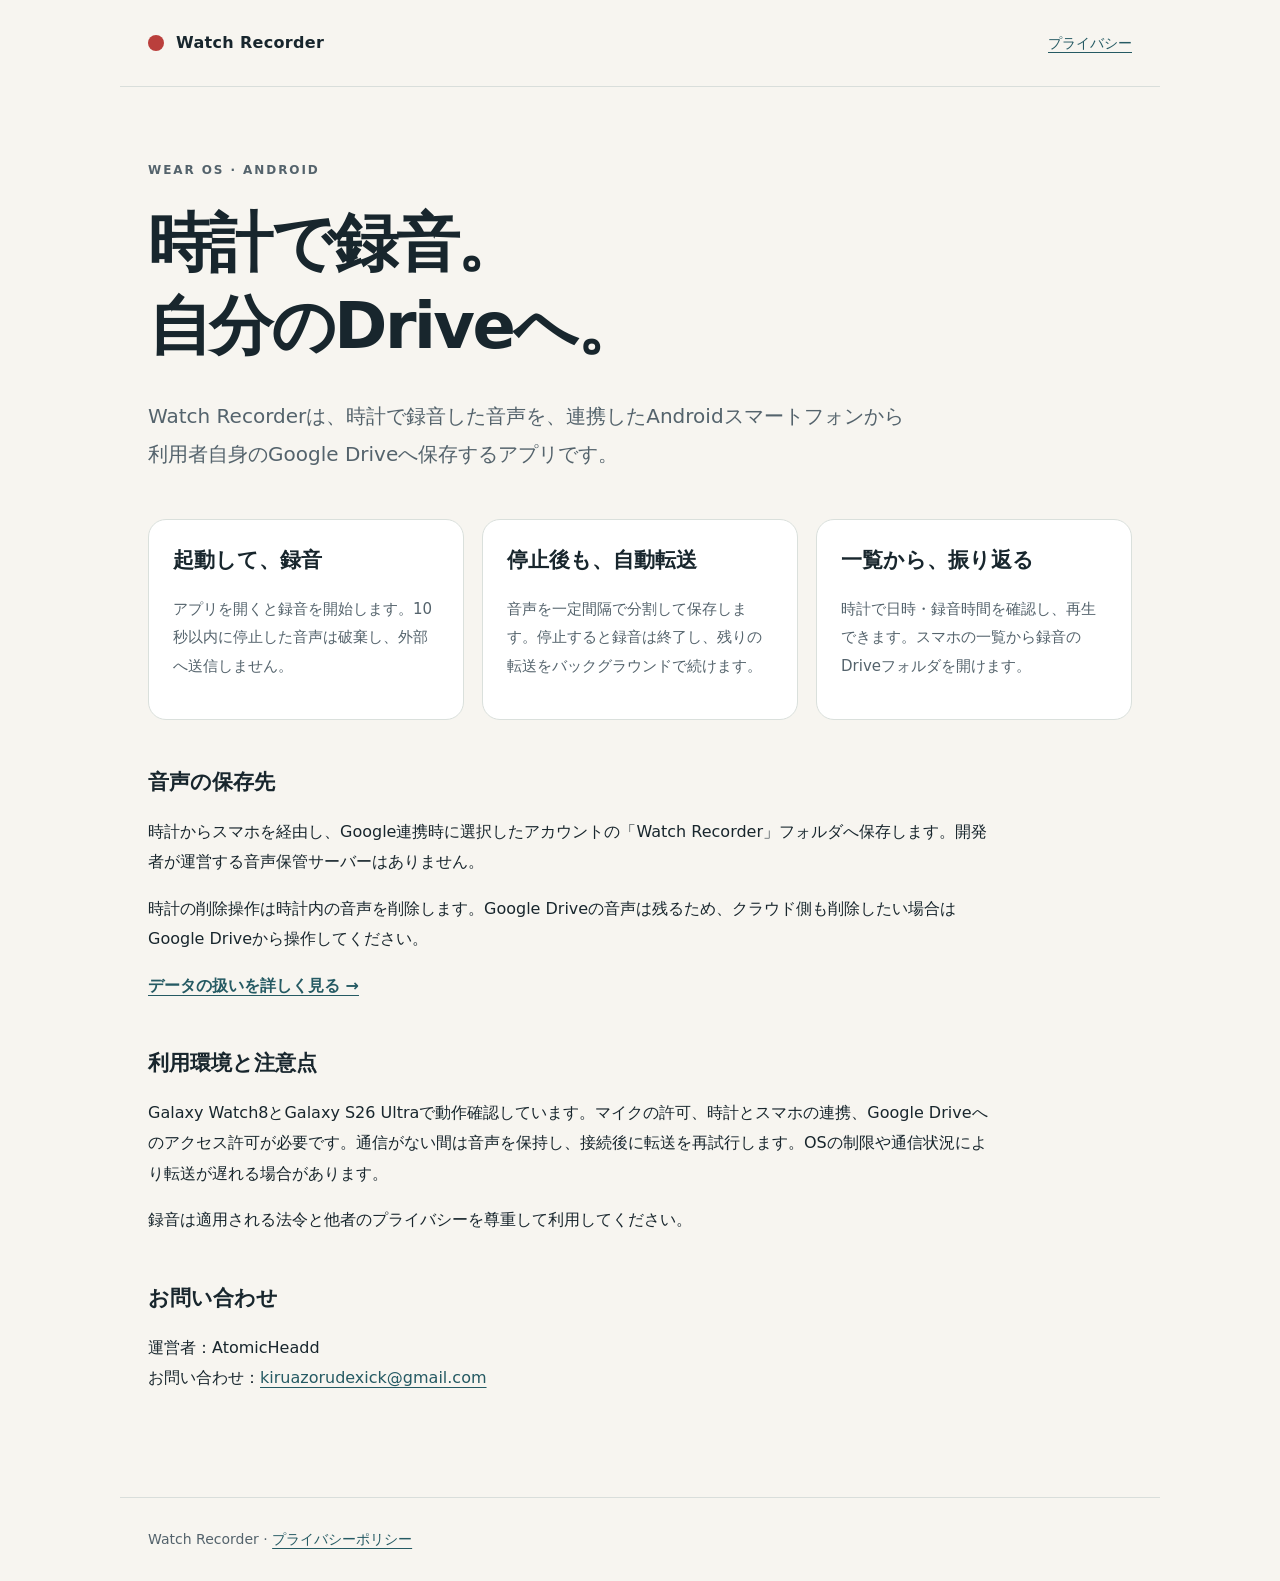
==== index.html @ f880997c "init" ====
<!doctype html>
<html lang="ja">
<head>
  <meta charset="utf-8">
  <meta name="viewport" content="width=device-width,initial-scale=1">
  <meta name="description" content="Watch Recorderは、Wear OSの時計で録音した音声をAndroidスマートフォン経由で自分のGoogle Driveへ保存するアプリです。">
  <title>Watch Recorder — 時計で録音、自分のDriveへ</title>
  <link rel="stylesheet" href="style.css">
</head>
<body>
<header><a class="brand" href="index.html"><span class="dot" aria-hidden="true"></span>Watch Recorder</a><nav><a href="privacy.html">プライバシー</a></nav></header>
<main>
  <p class="eyebrow">WEAR OS · ANDROID</p>
  <h1>時計で録音。<br>自分のDriveへ。</h1>
  <p class="lead">Watch Recorderは、時計で録音した音声を、連携したAndroidスマートフォンから利用者自身のGoogle Driveへ保存するアプリです。</p>
  <section class="grid" aria-label="機能">
    <article><h2>起動して、録音</h2><p>アプリを開くと録音を開始します。10秒以内に停止した音声は破棄し、外部へ送信しません。</p></article>
    <article><h2>停止後も、自動転送</h2><p>音声を一定間隔で分割して保存します。停止すると録音は終了し、残りの転送をバックグラウンドで続けます。</p></article>
    <article><h2>一覧から、振り返る</h2><p>時計で日時・録音時間を確認し、再生できます。スマホの一覧から録音のDriveフォルダを開けます。</p></article>
  </section>
  <section><h2>音声の保存先</h2><p>時計からスマホを経由し、Google連携時に選択したアカウントの「Watch Recorder」フォルダへ保存します。開発者が運営する音声保管サーバーはありません。</p><p>時計の削除操作は時計内の音声を削除します。Google Driveの音声は残るため、クラウド側も削除したい場合はGoogle Driveから操作してください。</p><a class="link" href="privacy.html">データの扱いを詳しく見る →</a></section>
  <section><h2>利用環境と注意点</h2><p>Galaxy Watch8とGalaxy S26 Ultraで動作確認しています。マイクの許可、時計とスマホの連携、Google Driveへのアクセス許可が必要です。通信がない間は音声を保持し、接続後に転送を再試行します。OSの制限や通信状況により転送が遅れる場合があります。</p><p>録音は適用される法令と他者のプライバシーを尊重して利用してください。</p></section>
  <section><h2>お問い合わせ</h2><p>運営者：AtomicHeadd<br>お問い合わせ：<a href="mailto:kiruazorudexick@gmail.com">kiruazorudexick@gmail.com</a></p> </section>
</main>
<footer>Watch Recorder · <a href="privacy.html">プライバシーポリシー</a></footer>
</body>
</html>
---- style.css ----
:root{color-scheme:light;--ink:#18262d;--muted:#54636c;--accent:#ba3f3c;--paper:#f7f5f0}*{box-sizing:border-box}body{margin:0;background:var(--paper);color:var(--ink);font-family:system-ui,-apple-system,"Segoe UI","Noto Sans JP",sans-serif;line-height:1.9}header,main,footer{max-width:1040px;margin:auto;padding:28px}header{display:flex;align-items:center;justify-content:space-between;gap:20px;border-bottom:1px solid #d9dedb}a{color:#255a63;text-underline-offset:4px}.brand{font-weight:750;letter-spacing:.02em;color:var(--ink);text-decoration:none;display:flex;align-items:center;gap:12px}.dot{width:16px;height:16px;border-radius:50%;background:var(--accent)}nav{font-size:14px}main{padding-top:60px}.eyebrow{font-size:12px;letter-spacing:.16em;color:var(--muted);font-weight:700}h1{font-size:clamp(32px,6vw,64px);line-height:1.3;letter-spacing:-.04em;margin:20px 0 28px}h2{font-size:21px;line-height:1.6}.lead{font-size:20px;max-width:760px;color:var(--muted)}section{margin:46px 0}section p{max-width:850px}.grid{display:grid;grid-template-columns:repeat(3,1fr);gap:18px}.grid article{border:1px solid #dae0dc;border-radius:18px;background:#fff;padding:24px}.grid h2{margin-top:0}.grid p{color:var(--muted);font-size:15px}.link{font-weight:650}footer{font-size:14px;color:var(--muted);border-top:1px solid #d9dedb;margin-top:30px}.policy{max-width:860px}.policy h1{font-size:clamp(27px,5vw,42px)}.policy section{margin:36px 0}a:focus-visible{outline:3px solid var(--accent);outline-offset:4px}@media(max-width:680px){header,main,footer{padding:22px}main{padding-top:36px}.grid{grid-template-columns:1fr}header{align-items:flex-start}.brand{font-size:15px}.lead{font-size:18px}}
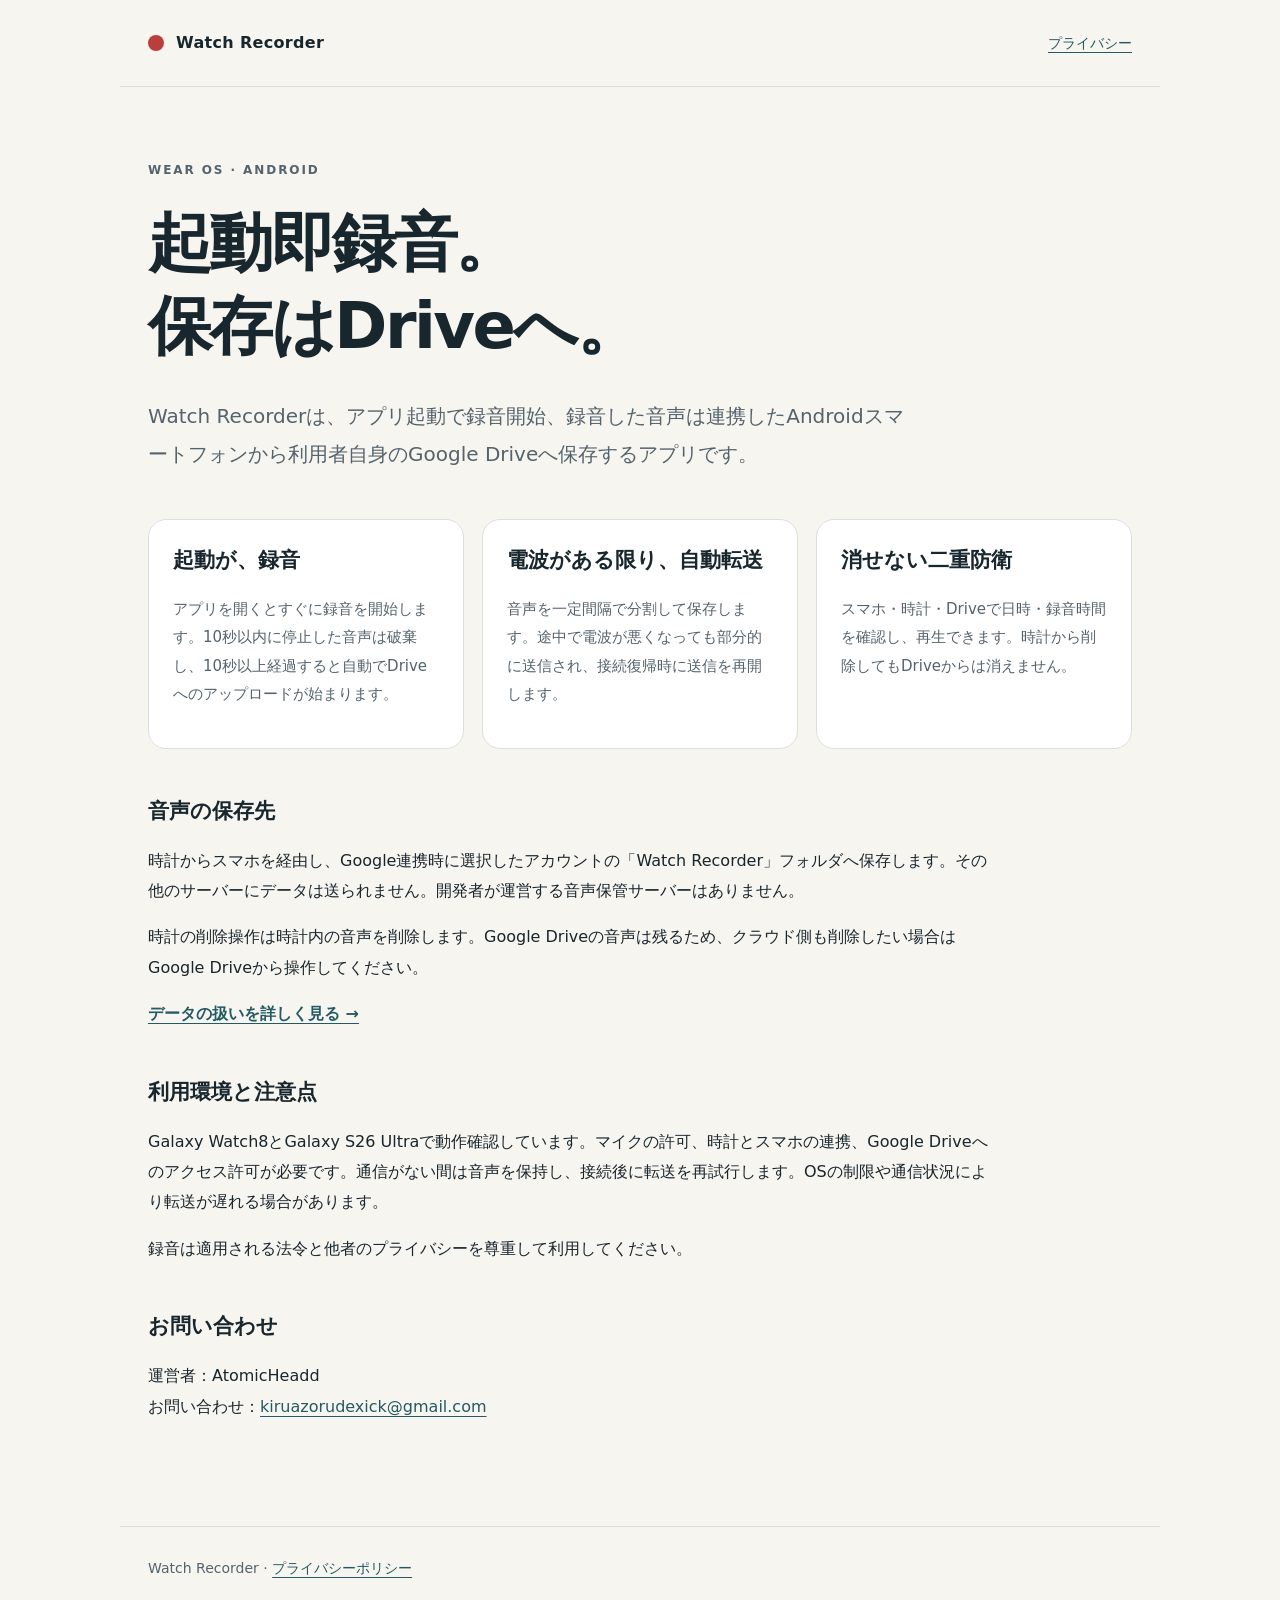
==== commit aa8e804e: "Update index.html" ====
--- a/index.html
+++ b/index.html
@@ -4,21 +4,21 @@
   <meta charset="utf-8">
   <meta name="viewport" content="width=device-width,initial-scale=1">
   <meta name="description" content="Watch Recorderは、Wear OSの時計で録音した音声をAndroidスマートフォン経由で自分のGoogle Driveへ保存するアプリです。">
-  <title>Watch Recorder — 時計で録音、自分のDriveへ</title>
+  <title>Watch Recorder — 起動即録音、保存はDriveへ</title>
   <link rel="stylesheet" href="style.css">
 </head>
 <body>
 <header><a class="brand" href="index.html"><span class="dot" aria-hidden="true"></span>Watch Recorder</a><nav><a href="privacy.html">プライバシー</a></nav></header>
 <main>
   <p class="eyebrow">WEAR OS · ANDROID</p>
-  <h1>時計で録音。<br>自分のDriveへ。</h1>
-  <p class="lead">Watch Recorderは、時計で録音した音声を、連携したAndroidスマートフォンから利用者自身のGoogle Driveへ保存するアプリです。</p>
+  <h1>起動即録音。<br>保存はDriveへ。</h1>
+  <p class="lead">Watch Recorderは、アプリ起動で録音開始、録音した音声は連携したAndroidスマートフォンから利用者自身のGoogle Driveへ保存するアプリです。</p>
   <section class="grid" aria-label="機能">
-    <article><h2>起動して、録音</h2><p>アプリを開くと録音を開始します。10秒以内に停止した音声は破棄し、外部へ送信しません。</p></article>
-    <article><h2>停止後も、自動転送</h2><p>音声を一定間隔で分割して保存します。停止すると録音は終了し、残りの転送をバックグラウンドで続けます。</p></article>
-    <article><h2>一覧から、振り返る</h2><p>時計で日時・録音時間を確認し、再生できます。スマホの一覧から録音のDriveフォルダを開けます。</p></article>
+    <article><h2>起動が、録音</h2><p>アプリを開くとすぐに録音を開始します。10秒以内に停止した音声は破棄し、10秒以上経過すると自動でDriveへのアップロードが始まります。</p></article>
+    <article><h2>電波がある限り、自動転送</h2><p>音声を一定間隔で分割して保存します。途中で電波が悪くなっても部分的に送信され、接続復帰時に送信を再開します。</p></article>
+    <article><h2>消せない二重防衛</h2><p>スマホ・時計・Driveで日時・録音時間を確認し、再生できます。時計から削除してもDriveからは消えません。</p></article>
   </section>
-  <section><h2>音声の保存先</h2><p>時計からスマホを経由し、Google連携時に選択したアカウントの「Watch Recorder」フォルダへ保存します。開発者が運営する音声保管サーバーはありません。</p><p>時計の削除操作は時計内の音声を削除します。Google Driveの音声は残るため、クラウド側も削除したい場合はGoogle Driveから操作してください。</p><a class="link" href="privacy.html">データの扱いを詳しく見る →</a></section>
+  <section><h2>音声の保存先</h2><p>時計からスマホを経由し、Google連携時に選択したアカウントの「Watch Recorder」フォルダへ保存します。その他のサーバーにデータは送られません。開発者が運営する音声保管サーバーはありません。</p><p>時計の削除操作は時計内の音声を削除します。Google Driveの音声は残るため、クラウド側も削除したい場合はGoogle Driveから操作してください。</p><a class="link" href="privacy.html">データの扱いを詳しく見る →</a></section>
   <section><h2>利用環境と注意点</h2><p>Galaxy Watch8とGalaxy S26 Ultraで動作確認しています。マイクの許可、時計とスマホの連携、Google Driveへのアクセス許可が必要です。通信がない間は音声を保持し、接続後に転送を再試行します。OSの制限や通信状況により転送が遅れる場合があります。</p><p>録音は適用される法令と他者のプライバシーを尊重して利用してください。</p></section>
   <section><h2>お問い合わせ</h2><p>運営者：AtomicHeadd<br>お問い合わせ：<a href="mailto:kiruazorudexick@gmail.com">kiruazorudexick@gmail.com</a></p> </section>
 </main>
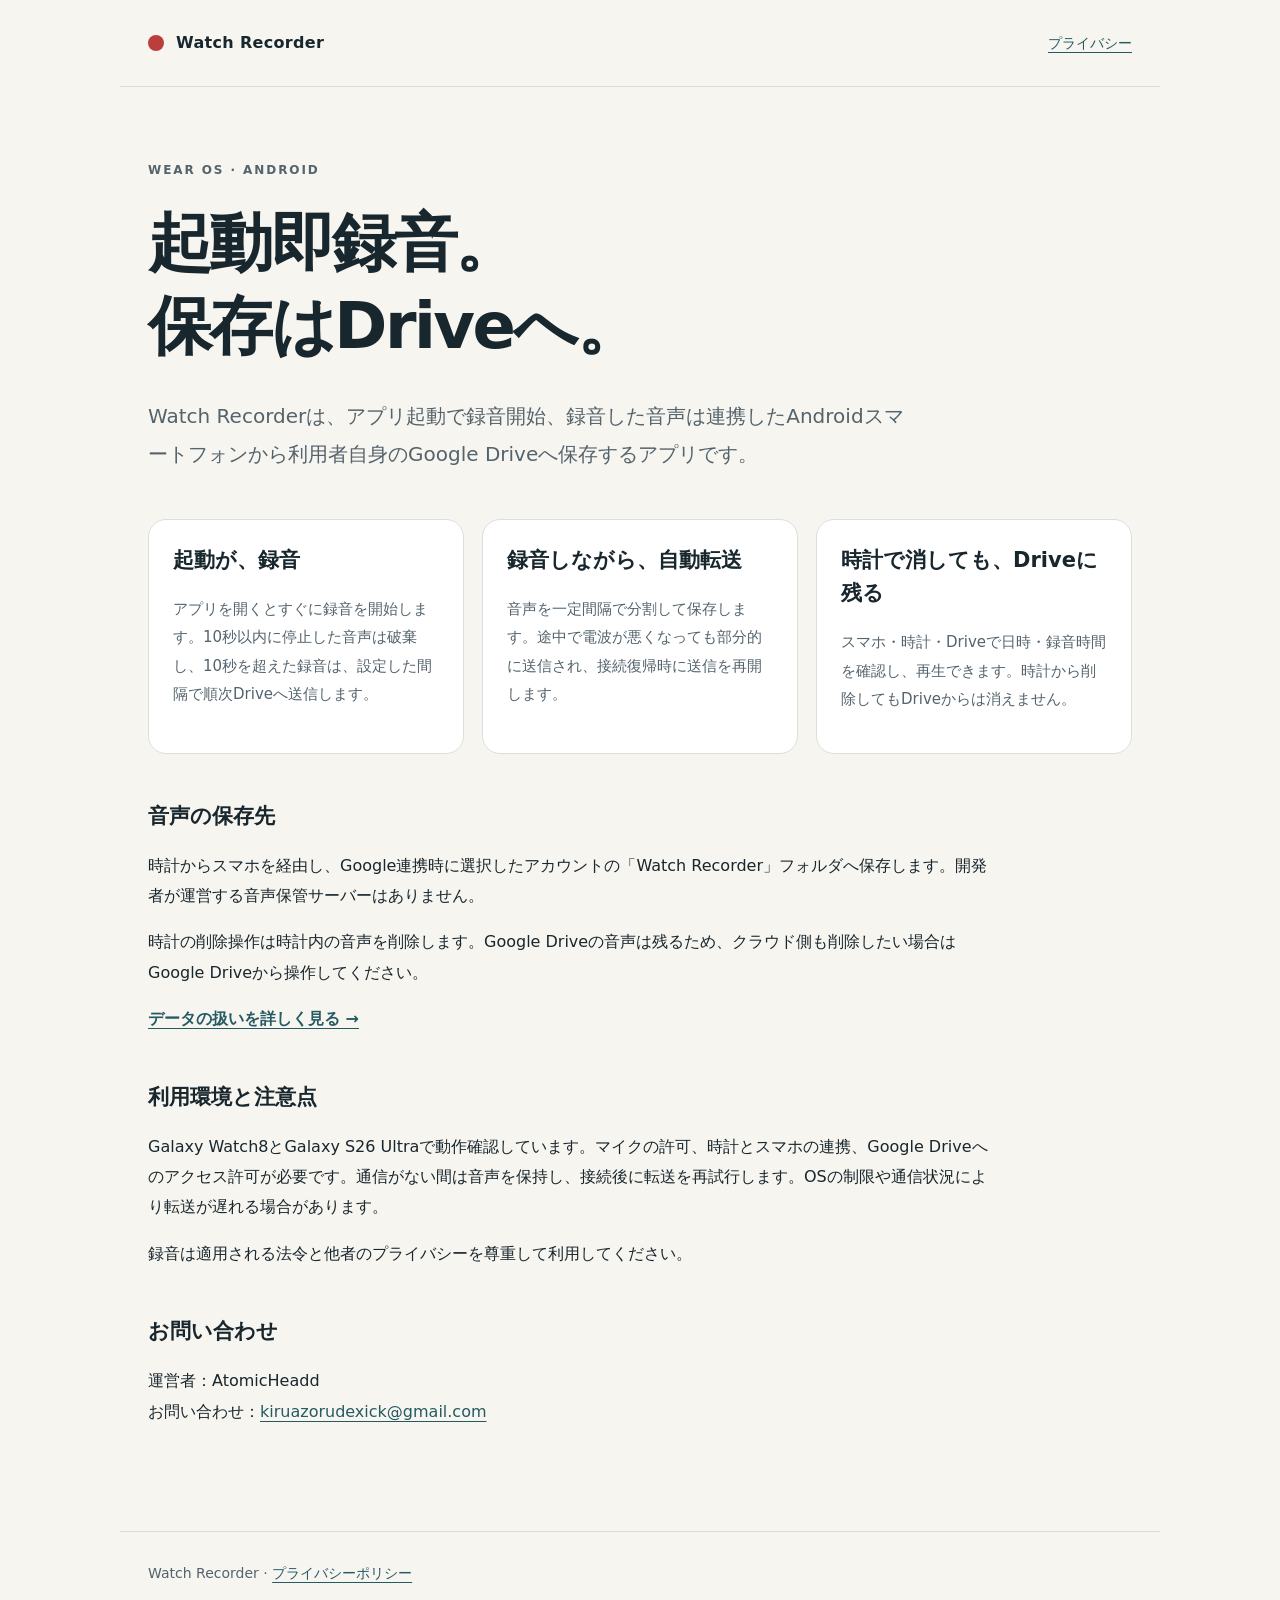
==== commit 66b666ab: "Update index.html" ====
--- a/index.html
+++ b/index.html
@@ -14,11 +14,11 @@
   <h1>起動即録音。<br>保存はDriveへ。</h1>
   <p class="lead">Watch Recorderは、アプリ起動で録音開始、録音した音声は連携したAndroidスマートフォンから利用者自身のGoogle Driveへ保存するアプリです。</p>
   <section class="grid" aria-label="機能">
-    <article><h2>起動が、録音</h2><p>アプリを開くとすぐに録音を開始します。10秒以内に停止した音声は破棄し、10秒以上経過すると自動でDriveへのアップロードが始まります。</p></article>
-    <article><h2>電波がある限り、自動転送</h2><p>音声を一定間隔で分割して保存します。途中で電波が悪くなっても部分的に送信され、接続復帰時に送信を再開します。</p></article>
-    <article><h2>消せない二重防衛</h2><p>スマホ・時計・Driveで日時・録音時間を確認し、再生できます。時計から削除してもDriveからは消えません。</p></article>
+    <article><h2>起動が、録音</h2><p>アプリを開くとすぐに録音を開始します。10秒以内に停止した音声は破棄し、10秒を超えた録音は、設定した間隔で順次Driveへ送信します。</p></article>
+    <article><h2>録音しながら、自動転送</h2><p>音声を一定間隔で分割して保存します。途中で電波が悪くなっても部分的に送信され、接続復帰時に送信を再開します。</p></article>
+    <article><h2>時計で消しても、Driveに残る</h2><p>スマホ・時計・Driveで日時・録音時間を確認し、再生できます。時計から削除してもDriveからは消えません。</p></article>
   </section>
-  <section><h2>音声の保存先</h2><p>時計からスマホを経由し、Google連携時に選択したアカウントの「Watch Recorder」フォルダへ保存します。その他のサーバーにデータは送られません。開発者が運営する音声保管サーバーはありません。</p><p>時計の削除操作は時計内の音声を削除します。Google Driveの音声は残るため、クラウド側も削除したい場合はGoogle Driveから操作してください。</p><a class="link" href="privacy.html">データの扱いを詳しく見る →</a></section>
+  <section><h2>音声の保存先</h2><p>時計からスマホを経由し、Google連携時に選択したアカウントの「Watch Recorder」フォルダへ保存します。開発者が運営する音声保管サーバーはありません。</p><p>時計の削除操作は時計内の音声を削除します。Google Driveの音声は残るため、クラウド側も削除したい場合はGoogle Driveから操作してください。</p><a class="link" href="privacy.html">データの扱いを詳しく見る →</a></section>
   <section><h2>利用環境と注意点</h2><p>Galaxy Watch8とGalaxy S26 Ultraで動作確認しています。マイクの許可、時計とスマホの連携、Google Driveへのアクセス許可が必要です。通信がない間は音声を保持し、接続後に転送を再試行します。OSの制限や通信状況により転送が遅れる場合があります。</p><p>録音は適用される法令と他者のプライバシーを尊重して利用してください。</p></section>
   <section><h2>お問い合わせ</h2><p>運営者：AtomicHeadd<br>お問い合わせ：<a href="mailto:kiruazorudexick@gmail.com">kiruazorudexick@gmail.com</a></p> </section>
 </main>
